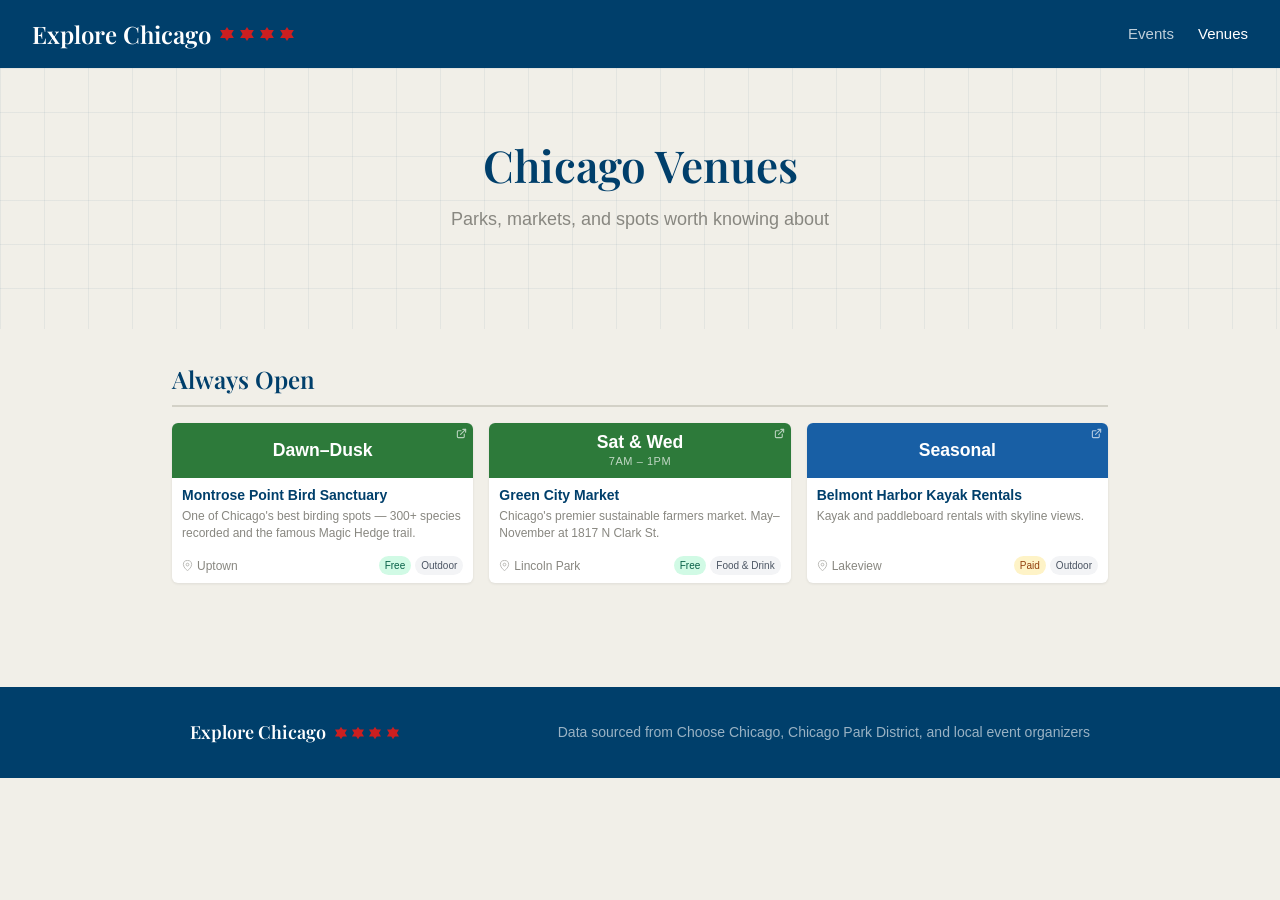
==== venues.html @ f670ca17 "add venues page and navigation - venues.html: 3-card Always Open grid (Montrose Bird Sanctuary, Gree" ====
<!DOCTYPE html>
<html lang="en">
<head>
  <meta charset="UTF-8">
  <meta name="viewport" content="width=device-width, initial-scale=1.0">
  <title>Explore Chicago — Venues</title>
  <link rel="stylesheet" href="style.css">
  <style>
    /* Venue cards auto-size to fit description */
    .venue-grid .event-card {
      height: auto;
      min-height: 160px;
    }
  </style>
</head>
<body>

  <!-- Header -->
  <header class="header">
    <a href="index.html" class="header__logo">
      <span class="header__title">Explore Chicago</span>
      <span class="header__stars">
        <svg viewBox="0 0 100 100" xmlns="http://www.w3.org/2000/svg"><polygon points="50,6 93,75 7,75"/><polygon points="50,94 7,25 93,25"/></svg>
        <svg viewBox="0 0 100 100" xmlns="http://www.w3.org/2000/svg"><polygon points="50,6 93,75 7,75"/><polygon points="50,94 7,25 93,25"/></svg>
        <svg viewBox="0 0 100 100" xmlns="http://www.w3.org/2000/svg"><polygon points="50,6 93,75 7,75"/><polygon points="50,94 7,25 93,25"/></svg>
        <svg viewBox="0 0 100 100" xmlns="http://www.w3.org/2000/svg"><polygon points="50,6 93,75 7,75"/><polygon points="50,94 7,25 93,25"/></svg>
      </span>
    </a>
    <nav class="header__nav">
      <a href="index.html" class="header__nav-link">Events</a>
      <a href="venues.html" class="header__nav-link active">Venues</a>
    </nav>
  </header>

  <!-- Hero -->
  <section class="hero">
    <div class="hero__content">
      <h1 class="hero__headline">Chicago Venues</h1>
      <p class="hero__subline">Parks, markets, and spots worth knowing about</p>
    </div>
  </section>

  <!-- Main Content -->
  <main class="main">

    <section class="month-section">
      <h2 class="month-header">Always Open</h2>
      <div class="event-cards venue-grid">

        <!-- Montrose Point Bird Sanctuary -->
        <a href="https://www.chicagoparkdistrict.com/parks-facilities/lincoln-park-montrose-point-bird-sanctuary"
           target="_blank" rel="noopener noreferrer" class="event-card">
          <div class="event-card__banner" style="background-color:#2D7A3A">
            <span class="event-card__date-main">Dawn–Dusk</span>
            <span class="event-card__link-icon">
              <svg viewBox="0 0 24 24" fill="none" stroke="white" stroke-width="2.5" stroke-linecap="round" stroke-linejoin="round"><path d="M18 13v6a2 2 0 0 1-2 2H5a2 2 0 0 1-2-2V8a2 2 0 0 1 2-2h6"/><polyline points="15 3 21 3 21 9"/><line x1="10" y1="14" x2="21" y2="3"/></svg>
            </span>
          </div>
          <div class="event-card__body">
            <h3 class="event-card__name">Montrose Point Bird Sanctuary</h3>
            <p class="venue-card__desc">One of Chicago's best birding spots — 300+ species recorded and the famous Magic Hedge trail.</p>
            <div class="event-card__footer">
              <div class="event-card__location">
                <svg viewBox="0 0 24 24" fill="none" stroke="currentColor" stroke-width="2"><path d="M21 10c0 7-9 13-9 13s-9-6-9-13a9 9 0 0 1 18 0z"/><circle cx="12" cy="10" r="3"/></svg>
                <span>Uptown</span>
              </div>
              <div class="event-card__tags">
                <span class="tag tag--free">Free</span>
                <span class="tag tag--category">Outdoor</span>
              </div>
            </div>
          </div>
        </a>

        <!-- Green City Market -->
        <a href="https://www.greencitymarket.org/visit-our-markets/lincoln-park"
           target="_blank" rel="noopener noreferrer" class="event-card">
          <div class="event-card__banner" style="background-color:#2D7A3A">
            <span class="event-card__date-main">Sat & Wed</span>
            <span class="event-card__date-year">7am – 1pm</span>
            <span class="event-card__link-icon">
              <svg viewBox="0 0 24 24" fill="none" stroke="white" stroke-width="2.5" stroke-linecap="round" stroke-linejoin="round"><path d="M18 13v6a2 2 0 0 1-2 2H5a2 2 0 0 1-2-2V8a2 2 0 0 1 2-2h6"/><polyline points="15 3 21 3 21 9"/><line x1="10" y1="14" x2="21" y2="3"/></svg>
            </span>
          </div>
          <div class="event-card__body">
            <h3 class="event-card__name">Green City Market</h3>
            <p class="venue-card__desc">Chicago's premier sustainable farmers market. May–November at 1817 N Clark St.</p>
            <div class="event-card__footer">
              <div class="event-card__location">
                <svg viewBox="0 0 24 24" fill="none" stroke="currentColor" stroke-width="2"><path d="M21 10c0 7-9 13-9 13s-9-6-9-13a9 9 0 0 1 18 0z"/><circle cx="12" cy="10" r="3"/></svg>
                <span>Lincoln Park</span>
              </div>
              <div class="event-card__tags">
                <span class="tag tag--free">Free</span>
                <span class="tag tag--category">Food & Drink</span>
              </div>
            </div>
          </div>
        </a>

        <!-- Belmont Harbor Kayak -->
        <a href="https://www.kayakchicago.com"
           target="_blank" rel="noopener noreferrer" class="event-card">
          <div class="event-card__banner" style="background-color:#185FA5">
            <span class="event-card__date-main">Seasonal</span>
            <span class="event-card__link-icon">
              <svg viewBox="0 0 24 24" fill="none" stroke="white" stroke-width="2.5" stroke-linecap="round" stroke-linejoin="round"><path d="M18 13v6a2 2 0 0 1-2 2H5a2 2 0 0 1-2-2V8a2 2 0 0 1 2-2h6"/><polyline points="15 3 21 3 21 9"/><line x1="10" y1="14" x2="21" y2="3"/></svg>
            </span>
          </div>
          <div class="event-card__body">
            <h3 class="event-card__name">Belmont Harbor Kayak Rentals</h3>
            <p class="venue-card__desc">Kayak and paddleboard rentals with skyline views.</p>
            <div class="event-card__footer">
              <div class="event-card__location">
                <svg viewBox="0 0 24 24" fill="none" stroke="currentColor" stroke-width="2"><path d="M21 10c0 7-9 13-9 13s-9-6-9-13a9 9 0 0 1 18 0z"/><circle cx="12" cy="10" r="3"/></svg>
                <span>Lakeview</span>
              </div>
              <div class="event-card__tags">
                <span class="tag tag--ticketed">Paid</span>
                <span class="tag tag--category">Outdoor</span>
              </div>
            </div>
          </div>
        </a>

      </div>
    </section>

  </main>

  <!-- Footer -->
  <footer class="footer">
    <div class="footer__content">
      <div class="footer__logo">
        <span class="footer__title">Explore Chicago</span>
        <span class="footer__stars">
          <svg viewBox="0 0 100 100" xmlns="http://www.w3.org/2000/svg"><polygon points="50,6 93,75 7,75"/><polygon points="50,94 7,25 93,25"/></svg>
          <svg viewBox="0 0 100 100" xmlns="http://www.w3.org/2000/svg"><polygon points="50,6 93,75 7,75"/><polygon points="50,94 7,25 93,25"/></svg>
          <svg viewBox="0 0 100 100" xmlns="http://www.w3.org/2000/svg"><polygon points="50,6 93,75 7,75"/><polygon points="50,94 7,25 93,25"/></svg>
          <svg viewBox="0 0 100 100" xmlns="http://www.w3.org/2000/svg"><polygon points="50,6 93,75 7,75"/><polygon points="50,94 7,25 93,25"/></svg>
        </span>
      </div>
      <p class="footer__sources">Data sourced from Choose Chicago, Chicago Park District, and local event organizers</p>
    </div>
  </footer>

</body>
</html>
---- style.css ----
/* ===== FONTS ===== */
@import url('https://fonts.googleapis.com/css2?family=Playfair+Display:wght@400;500;600;700&display=swap');

/* ===== CSS VARIABLES ===== */
:root {
  /* Colors */
  --navy: #003F6B;
  --red: #CC1F20;
  --cream: #F1EFE8;
  --border-gray: #D3D1C7;
  --muted-text: #888780;
  --blue-accent: #185FA5;
  --teal-accent: #0F6E56;
  --white: #FFFFFF;

  /* Fonts */
  --font-serif: 'Playfair Display', Georgia, serif;
  --font-sans: -apple-system, BlinkMacSystemFont, 'Segoe UI', Roboto, Helvetica, Arial, sans-serif;

  /* Spacing */
  --grid-size: 44px;
}

/* ===== RESET & BASE ===== */
*, *::before, *::after {
  box-sizing: border-box;
  margin: 0;
  padding: 0;
}

html {
  font-size: 16px;
  scroll-behavior: smooth;
}

body {
  font-family: var(--font-sans);
  color: var(--navy);
  background-color: var(--cream);
  line-height: 1.5;
}

a {
  color: inherit;
  text-decoration: none;
}

/* ===== HEADER ===== */
.header {
  background-color: var(--navy);
  padding: 1rem 2rem;
  display: flex;
  align-items: center;
  justify-content: space-between;
}

.header__logo {
  display: flex;
  align-items: center;
  gap: 0.5rem;
}

.header__stars {
  display: flex;
  align-items: center;
  gap: 0.25rem;
}

.header__stars svg {
  width: 16px;
  height: 16px;
  fill: var(--red);
}

.header__title {
  font-family: var(--font-serif);
  font-size: 1.5rem;
  font-weight: 600;
  color: var(--white);
}

.header__nav {
  display: flex;
  gap: 1.5rem;
}

.header__nav-link {
  font-size: 0.9375rem;
  color: rgba(255, 255, 255, 0.75);
  transition: color 0.15s ease;
}

.header__nav-link:hover,
.header__nav-link.active {
  color: var(--white);
}

/* ===== HERO ===== */
.hero {
  background-color: var(--cream);
  padding: 4rem 2rem;
  position: relative;
}

/* City grid pattern - subtle navy lines */
.hero::before {
  content: '';
  position: absolute;
  top: 0;
  left: 0;
  right: 0;
  bottom: 0;
  background-image:
    linear-gradient(to right, rgba(0, 63, 107, 0.06) 1px, transparent 1px),
    linear-gradient(to bottom, rgba(0, 63, 107, 0.06) 1px, transparent 1px);
  background-size: var(--grid-size) var(--grid-size);
  pointer-events: none;
}

.hero__content {
  position: relative;
  z-index: 1;
  max-width: 800px;
  margin: 0 auto;
  text-align: center;
}

.hero__headline {
  font-family: var(--font-serif);
  font-size: 2.75rem;
  font-weight: 600;
  color: var(--navy);
  margin-bottom: 0.5rem;
}

.hero__subline {
  font-size: 1.125rem;
  color: var(--muted-text);
  margin-bottom: 2rem;
}

/* ===== FILTER TAGS ===== */
.filters {
  display: flex;
  flex-wrap: wrap;
  justify-content: center;
  gap: 0.5rem;
  padding: 0 2rem 2rem;
  background-color: var(--cream);
  position: relative;
}

.filter-tag {
  padding: 0.5rem 1rem;
  border: 1px solid var(--border-gray);
  border-radius: 2rem;
  background-color: var(--white);
  font-size: 0.875rem;
  cursor: pointer;
  transition: all 0.2s ease;
}

.filter-tag:hover {
  border-color: var(--navy);
}

.filter-tag.active {
  background-color: var(--navy);
  color: var(--white);
  border-color: var(--navy);
}

/* ===== MONTH JUMP NAV ===== */
.month-nav {
  display: flex;
  justify-content: center;
  align-items: center;
  flex-wrap: wrap;
  gap: 0.25rem 0.125rem;
  padding: 0.625rem 2rem;
  background-color: var(--cream);
  border-bottom: 1px solid var(--border-gray);
}

.month-nav__link {
  font-size: 0.8125rem;
  font-weight: 500;
  color: var(--navy);
  padding: 0.25rem 0.5rem;
  border-radius: 4px;
  transition: background-color 0.15s ease;
}

.month-nav__link:hover {
  background-color: rgba(0, 63, 107, 0.08);
}

.month-nav__sep {
  font-size: 0.8125rem;
  color: var(--border-gray);
  padding: 0 0.125rem;
  user-select: none;
}

/* ===== VENUE CARDS ===== */
.venue-card__desc {
  font-size: 0.75rem;
  color: var(--muted-text);
  line-height: 1.4;
  margin: 0 0 0.25rem;
  display: -webkit-box;
  -webkit-line-clamp: 2;
  -webkit-box-orient: vertical;
  overflow: hidden;
}

/* ===== MAIN CONTENT ===== */
.main {
  max-width: 1000px;
  margin: 0 auto;
  padding: 2rem;
}

/* ===== MONTH SECTION ===== */
.month-section {
  margin-bottom: 2.5rem;
}

.month-header {
  font-family: var(--font-serif);
  font-size: 1.5rem;
  font-weight: 600;
  color: var(--navy);
  margin-bottom: 1rem;
  padding-bottom: 0.5rem;
  border-bottom: 2px solid var(--border-gray);
}

/* ===== EVENT CARDS ===== */
.event-cards {
  display: grid;
  grid-template-columns: repeat(3, 1fr);
  gap: 1rem;
}

.event-card {
  display: flex;
  flex-direction: column;
  background-color: var(--white);
  border-radius: 6px;
  overflow: hidden;
  box-shadow: 0 1px 3px rgba(0, 0, 0, 0.08);
  transition: box-shadow 0.2s ease;
  height: 160px;
}

.event-card:hover {
  box-shadow: 0 4px 12px rgba(0, 0, 0, 0.15);
}

/* Banner with date — color applied inline from month */
.event-card__banner {
  height: 55px;
  position: relative;
  display: flex;
  flex-direction: column;
  align-items: center;
  justify-content: center;
  background-color: var(--navy);
  flex-shrink: 0;
}

.event-card__date-main {
  font-size: 1.1rem;
  font-weight: 600;
  color: var(--white);
  line-height: 1.2;
}

.event-card__date-year {
  font-size: 0.6875rem;
  color: rgba(255, 255, 255, 0.7);
  text-transform: uppercase;
  letter-spacing: 0.05em;
}

/* External link icon in banner corner */
.event-card__link-icon {
  position: absolute;
  top: 5px;
  right: 6px;
  opacity: 0.65;
  line-height: 0;
}

.event-card__link-icon svg {
  width: 11px;
  height: 11px;
}

a.event-card:hover .event-card__link-icon {
  opacity: 1;
}

/* Card body */
.event-card__body {
  padding: 0.5rem 0.625rem;
  display: flex;
  flex-direction: column;
  flex: 1;
  min-height: 0;
}

.event-card__name {
  font-size: 0.875rem;
  font-weight: 600;
  color: var(--navy);
  line-height: 1.3;
  margin: 0 0 0.25rem 0;
  white-space: nowrap;
  overflow: hidden;
  text-overflow: ellipsis;
}

/* Location + tags on the same row */
.event-card__footer {
  display: flex;
  align-items: center;
  gap: 0.375rem;
  margin-top: auto;
}

.event-card__location {
  display: flex;
  align-items: center;
  gap: 0.25rem;
  font-size: 0.75rem;
  color: var(--muted-text);
  flex: 1;
  min-width: 0;
}

.event-card__location span {
  white-space: nowrap;
  overflow: hidden;
  text-overflow: ellipsis;
}

.event-card__location svg {
  width: 11px;
  height: 11px;
  flex-shrink: 0;
  opacity: 0.6;
}

.event-card__tags {
  display: flex;
  flex-wrap: nowrap;
  gap: 0.25rem;
  flex-shrink: 0;
}

.tag {
  font-size: 0.625rem;
  padding: 0.125rem 0.375rem;
  border-radius: 0.75rem;
  font-weight: 500;
  white-space: nowrap;
}

.tag--free {
  background-color: #D1FAE5;
  color: #065F46;
}

.tag--ticketed {
  background-color: #FEF3C7;
  color: #92400E;
}

.tag--category {
  background-color: #F3F4F6;
  color: #4B5563;
}

/* ===== FOOTER ===== */
.footer {
  background-color: var(--navy);
  padding: 2rem;
  margin-top: 2rem;
}

.footer__content {
  max-width: 900px;
  margin: 0 auto;
  display: flex;
  justify-content: space-between;
  align-items: center;
  flex-wrap: wrap;
  gap: 1rem;
}

.footer__logo {
  display: flex;
  align-items: center;
  gap: 0.5rem;
}

.footer__stars {
  display: flex;
  align-items: center;
  gap: 0.2rem;
}

.footer__stars svg {
  width: 14px;
  height: 14px;
  fill: var(--red);
}

.footer__title {
  font-family: var(--font-serif);
  font-size: 1.125rem;
  font-weight: 600;
  color: var(--white);
}

.footer__sources {
  font-size: 0.875rem;
  color: rgba(255, 255, 255, 0.6);
}

/* ===== RESPONSIVE ===== */
@media (max-width: 900px) {
  .event-cards {
    grid-template-columns: repeat(2, 1fr);
  }

  .event-card {
    height: 150px;
  }

  .event-card__banner {
    height: 50px;
  }
}

@media (max-width: 600px) {
  .hero__headline {
    font-size: 2rem;
  }

  .main {
    padding: 1.5rem 1rem;
  }

  .event-cards {
    grid-template-columns: 1fr;
    gap: 0.75rem;
  }

  .event-card {
    height: auto;
    min-height: 150px;
  }

  .footer__content {
    flex-direction: column;
    text-align: center;
  }
}
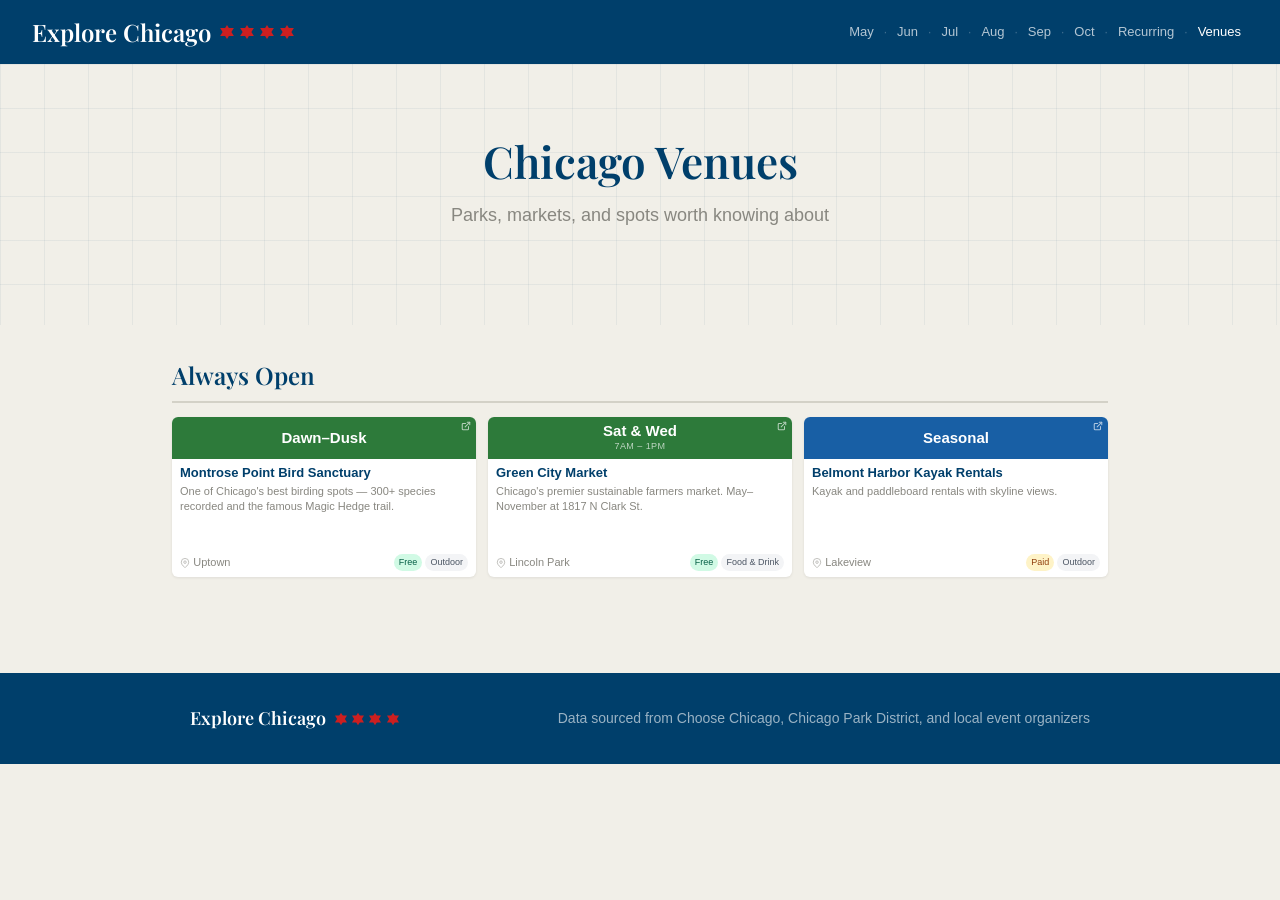
==== commit 96eb234d: "consolidate nav and compact cards - Single header nav: May · Jun · Jul · Aug · Sep · Oct · Recurring" ====
--- a/venues.html
+++ b/venues.html
@@ -27,8 +27,21 @@
       </span>
     </a>
     <nav class="header__nav">
-      <a href="index.html" class="header__nav-link">Events</a>
-      <a href="venues.html" class="header__nav-link active">Venues</a>
+      <a href="index.html#month-may" class="header__nav-link">May</a>
+      <span class="header__nav-sep">·</span>
+      <a href="index.html#month-jun" class="header__nav-link">Jun</a>
+      <span class="header__nav-sep">·</span>
+      <a href="index.html#month-jul" class="header__nav-link">Jul</a>
+      <span class="header__nav-sep">·</span>
+      <a href="index.html#month-aug" class="header__nav-link">Aug</a>
+      <span class="header__nav-sep">·</span>
+      <a href="index.html#month-sep" class="header__nav-link">Sep</a>
+      <span class="header__nav-sep">·</span>
+      <a href="index.html#month-oct" class="header__nav-link">Oct</a>
+      <span class="header__nav-sep">·</span>
+      <a href="index.html#month-recurring" class="header__nav-link">Recurring</a>
+      <span class="header__nav-sep">·</span>
+      <a href="venues.html" class="header__nav-link" style="color:white">Venues</a>
     </nav>
   </header>
 
--- a/style.css
+++ b/style.css
@@ -48,7 +48,7 @@
 /* ===== HEADER ===== */
 .header {
   background-color: var(--navy);
-  padding: 1rem 2rem;
+  padding: 0.875rem 2rem;
   display: flex;
   align-items: center;
   justify-content: space-between;
@@ -58,6 +58,7 @@
   display: flex;
   align-items: center;
   gap: 0.5rem;
+  flex-shrink: 0;
 }
 
 .header__stars {
@@ -81,18 +82,28 @@
 
 .header__nav {
   display: flex;
-  gap: 1.5rem;
+  align-items: center;
+  gap: 0.125rem;
 }
 
 .header__nav-link {
-  font-size: 0.9375rem;
-  color: rgba(255, 255, 255, 0.75);
+  font-size: 0.8125rem;
+  color: rgba(255, 255, 255, 0.7);
+  padding: 0.25rem 0.4375rem;
+  border-radius: 3px;
   transition: color 0.15s ease;
-}
-
-.header__nav-link:hover,
-.header__nav-link.active {
+  white-space: nowrap;
+}
+
+.header__nav-link:hover {
   color: var(--white);
+}
+
+.header__nav-sep {
+  color: rgba(255, 255, 255, 0.25);
+  font-size: 0.75rem;
+  padding: 0 0.0625rem;
+  user-select: none;
 }
 
 /* ===== HERO ===== */
@@ -170,41 +181,182 @@
   border-color: var(--navy);
 }
 
-/* ===== MONTH JUMP NAV ===== */
-.month-nav {
-  display: flex;
+/* ===== MAIN CONTENT ===== */
+.main {
+  max-width: 1000px;
+  margin: 0 auto;
+  padding: 2rem;
+}
+
+/* ===== MONTH SECTION ===== */
+.month-section {
+  margin-bottom: 2rem;
+}
+
+.month-header {
+  font-family: var(--font-serif);
+  font-size: 1.5rem;
+  font-weight: 600;
+  color: var(--navy);
+  margin-bottom: 0.875rem;
+  padding-bottom: 0.5rem;
+  border-bottom: 2px solid var(--border-gray);
+}
+
+/* ===== EVENT CARDS ===== */
+.event-cards {
+  display: grid;
+  grid-template-columns: repeat(3, 1fr);
+  gap: 0.75rem;
+}
+
+.event-card {
+  display: flex;
+  flex-direction: column;
+  background-color: var(--white);
+  border-radius: 6px;
+  overflow: hidden;
+  box-shadow: 0 1px 3px rgba(0, 0, 0, 0.08);
+  transition: box-shadow 0.2s ease;
+  height: 120px;
+}
+
+.event-card:hover {
+  box-shadow: 0 4px 12px rgba(0, 0, 0, 0.15);
+}
+
+/* Banner with date — color applied inline from month */
+.event-card__banner {
+  height: 42px;
+  position: relative;
+  display: flex;
+  flex-direction: column;
+  align-items: center;
   justify-content: center;
-  align-items: center;
-  flex-wrap: wrap;
-  gap: 0.25rem 0.125rem;
-  padding: 0.625rem 2rem;
-  background-color: var(--cream);
-  border-bottom: 1px solid var(--border-gray);
-}
-
-.month-nav__link {
+  background-color: var(--navy);
+  flex-shrink: 0;
+}
+
+.event-card__date-main {
+  font-size: 0.9375rem;
+  font-weight: 600;
+  color: var(--white);
+  line-height: 1.2;
+  max-width: 90%;
+  white-space: nowrap;
+  overflow: hidden;
+  text-overflow: ellipsis;
+}
+
+.event-card__date-year {
+  font-size: 0.5625rem;
+  color: rgba(255, 255, 255, 0.7);
+  text-transform: uppercase;
+  letter-spacing: 0.05em;
+}
+
+/* External link icon in banner corner */
+.event-card__link-icon {
+  position: absolute;
+  top: 4px;
+  right: 5px;
+  opacity: 0.65;
+  line-height: 0;
+}
+
+.event-card__link-icon svg {
+  width: 10px;
+  height: 10px;
+}
+
+a.event-card:hover .event-card__link-icon {
+  opacity: 1;
+}
+
+/* Card body */
+.event-card__body {
+  padding: 0.375rem 0.5rem;
+  display: flex;
+  flex-direction: column;
+  flex: 1;
+  min-height: 0;
+}
+
+.event-card__name {
   font-size: 0.8125rem;
+  font-weight: 600;
+  color: var(--navy);
+  line-height: 1.3;
+  margin: 0 0 0.125rem 0;
+  white-space: nowrap;
+  overflow: hidden;
+  text-overflow: ellipsis;
+}
+
+/* Location + tags on the same row */
+.event-card__footer {
+  display: flex;
+  align-items: center;
+  gap: 0.3rem;
+  margin-top: auto;
+}
+
+.event-card__location {
+  display: flex;
+  align-items: center;
+  gap: 0.2rem;
+  font-size: 0.6875rem;
+  color: var(--muted-text);
+  flex: 1;
+  min-width: 0;
+}
+
+.event-card__location span {
+  white-space: nowrap;
+  overflow: hidden;
+  text-overflow: ellipsis;
+}
+
+.event-card__location svg {
+  width: 10px;
+  height: 10px;
+  flex-shrink: 0;
+  opacity: 0.6;
+}
+
+.event-card__tags {
+  display: flex;
+  flex-wrap: nowrap;
+  gap: 0.2rem;
+  flex-shrink: 0;
+}
+
+.tag {
+  font-size: 0.5625rem;
+  padding: 0.1rem 0.3125rem;
+  border-radius: 0.75rem;
   font-weight: 500;
-  color: var(--navy);
-  padding: 0.25rem 0.5rem;
-  border-radius: 4px;
-  transition: background-color 0.15s ease;
-}
-
-.month-nav__link:hover {
-  background-color: rgba(0, 63, 107, 0.08);
-}
-
-.month-nav__sep {
-  font-size: 0.8125rem;
-  color: var(--border-gray);
-  padding: 0 0.125rem;
-  user-select: none;
+  white-space: nowrap;
+}
+
+.tag--free {
+  background-color: #D1FAE5;
+  color: #065F46;
+}
+
+.tag--ticketed {
+  background-color: #FEF3C7;
+  color: #92400E;
+}
+
+.tag--category {
+  background-color: #F3F4F6;
+  color: #4B5563;
 }
 
 /* ===== VENUE CARDS ===== */
 .venue-card__desc {
-  font-size: 0.75rem;
+  font-size: 0.6875rem;
   color: var(--muted-text);
   line-height: 1.4;
   margin: 0 0 0.25rem;
@@ -214,175 +366,6 @@
   overflow: hidden;
 }
 
-/* ===== MAIN CONTENT ===== */
-.main {
-  max-width: 1000px;
-  margin: 0 auto;
-  padding: 2rem;
-}
-
-/* ===== MONTH SECTION ===== */
-.month-section {
-  margin-bottom: 2.5rem;
-}
-
-.month-header {
-  font-family: var(--font-serif);
-  font-size: 1.5rem;
-  font-weight: 600;
-  color: var(--navy);
-  margin-bottom: 1rem;
-  padding-bottom: 0.5rem;
-  border-bottom: 2px solid var(--border-gray);
-}
-
-/* ===== EVENT CARDS ===== */
-.event-cards {
-  display: grid;
-  grid-template-columns: repeat(3, 1fr);
-  gap: 1rem;
-}
-
-.event-card {
-  display: flex;
-  flex-direction: column;
-  background-color: var(--white);
-  border-radius: 6px;
-  overflow: hidden;
-  box-shadow: 0 1px 3px rgba(0, 0, 0, 0.08);
-  transition: box-shadow 0.2s ease;
-  height: 160px;
-}
-
-.event-card:hover {
-  box-shadow: 0 4px 12px rgba(0, 0, 0, 0.15);
-}
-
-/* Banner with date — color applied inline from month */
-.event-card__banner {
-  height: 55px;
-  position: relative;
-  display: flex;
-  flex-direction: column;
-  align-items: center;
-  justify-content: center;
-  background-color: var(--navy);
-  flex-shrink: 0;
-}
-
-.event-card__date-main {
-  font-size: 1.1rem;
-  font-weight: 600;
-  color: var(--white);
-  line-height: 1.2;
-}
-
-.event-card__date-year {
-  font-size: 0.6875rem;
-  color: rgba(255, 255, 255, 0.7);
-  text-transform: uppercase;
-  letter-spacing: 0.05em;
-}
-
-/* External link icon in banner corner */
-.event-card__link-icon {
-  position: absolute;
-  top: 5px;
-  right: 6px;
-  opacity: 0.65;
-  line-height: 0;
-}
-
-.event-card__link-icon svg {
-  width: 11px;
-  height: 11px;
-}
-
-a.event-card:hover .event-card__link-icon {
-  opacity: 1;
-}
-
-/* Card body */
-.event-card__body {
-  padding: 0.5rem 0.625rem;
-  display: flex;
-  flex-direction: column;
-  flex: 1;
-  min-height: 0;
-}
-
-.event-card__name {
-  font-size: 0.875rem;
-  font-weight: 600;
-  color: var(--navy);
-  line-height: 1.3;
-  margin: 0 0 0.25rem 0;
-  white-space: nowrap;
-  overflow: hidden;
-  text-overflow: ellipsis;
-}
-
-/* Location + tags on the same row */
-.event-card__footer {
-  display: flex;
-  align-items: center;
-  gap: 0.375rem;
-  margin-top: auto;
-}
-
-.event-card__location {
-  display: flex;
-  align-items: center;
-  gap: 0.25rem;
-  font-size: 0.75rem;
-  color: var(--muted-text);
-  flex: 1;
-  min-width: 0;
-}
-
-.event-card__location span {
-  white-space: nowrap;
-  overflow: hidden;
-  text-overflow: ellipsis;
-}
-
-.event-card__location svg {
-  width: 11px;
-  height: 11px;
-  flex-shrink: 0;
-  opacity: 0.6;
-}
-
-.event-card__tags {
-  display: flex;
-  flex-wrap: nowrap;
-  gap: 0.25rem;
-  flex-shrink: 0;
-}
-
-.tag {
-  font-size: 0.625rem;
-  padding: 0.125rem 0.375rem;
-  border-radius: 0.75rem;
-  font-weight: 500;
-  white-space: nowrap;
-}
-
-.tag--free {
-  background-color: #D1FAE5;
-  color: #065F46;
-}
-
-.tag--ticketed {
-  background-color: #FEF3C7;
-  color: #92400E;
-}
-
-.tag--category {
-  background-color: #F3F4F6;
-  color: #4B5563;
-}
-
 /* ===== FOOTER ===== */
 .footer {
   background-color: var(--navy);
@@ -437,11 +420,20 @@
   }
 
   .event-card {
-    height: 150px;
+    height: 112px;
   }
 
   .event-card__banner {
-    height: 50px;
+    height: 38px;
+  }
+
+  .header__nav {
+    gap: 0;
+  }
+
+  .header__nav-link {
+    font-size: 0.75rem;
+    padding: 0.25rem 0.3125rem;
   }
 }
 
@@ -456,12 +448,16 @@
 
   .event-cards {
     grid-template-columns: 1fr;
-    gap: 0.75rem;
+    gap: 0.5rem;
   }
 
   .event-card {
     height: auto;
-    min-height: 150px;
+    min-height: 120px;
+  }
+
+  .header__nav {
+    display: none;
   }
 
   .footer__content {
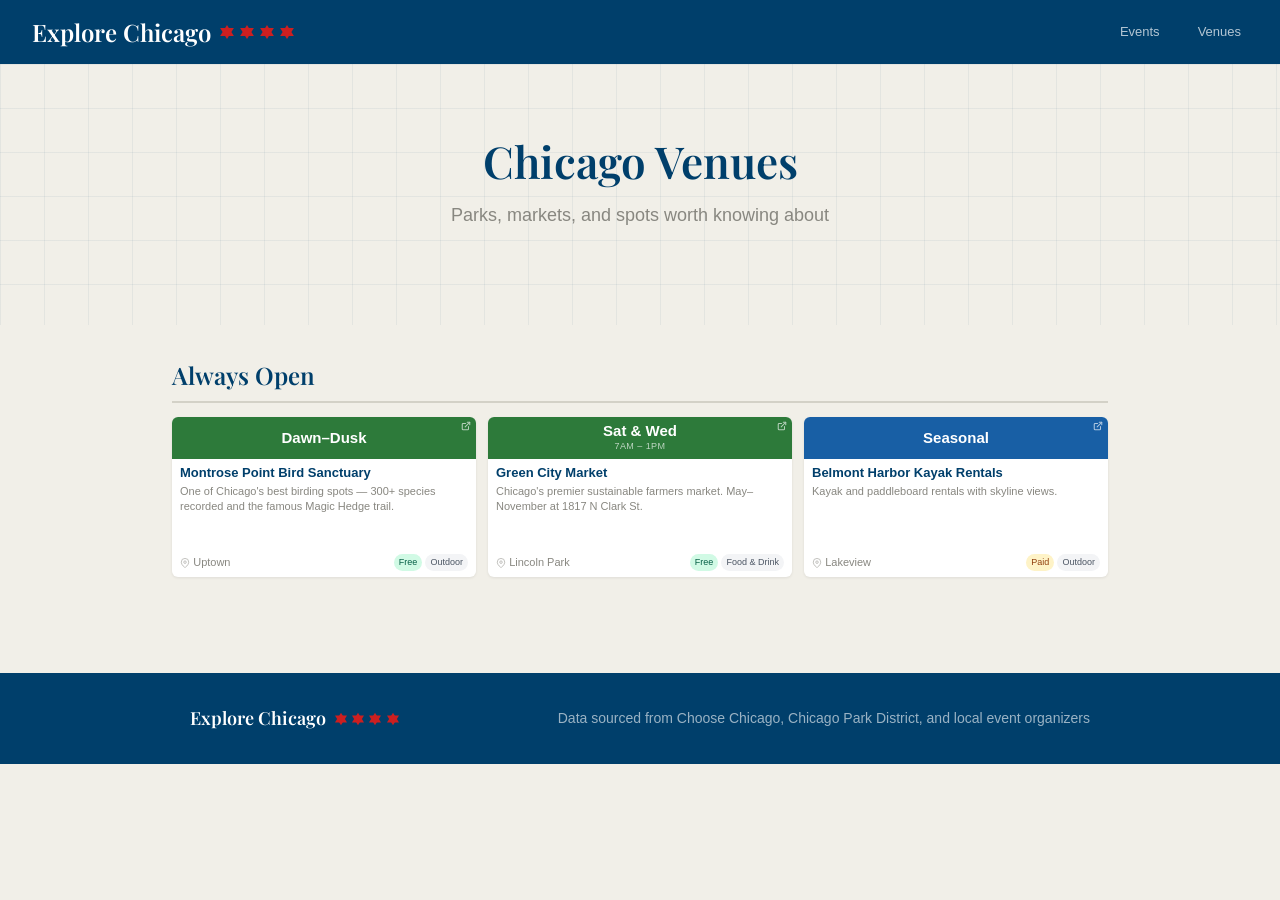
==== commit 24b8753b: "dropdown filters and nav cleanup - Fix Mayfest → Maifest Chicago (May 29-31, Lincoln Square, maifest" ====
--- a/venues.html
+++ b/venues.html
@@ -27,21 +27,8 @@
       </span>
     </a>
     <nav class="header__nav">
-      <a href="index.html#month-may" class="header__nav-link">May</a>
-      <span class="header__nav-sep">·</span>
-      <a href="index.html#month-jun" class="header__nav-link">Jun</a>
-      <span class="header__nav-sep">·</span>
-      <a href="index.html#month-jul" class="header__nav-link">Jul</a>
-      <span class="header__nav-sep">·</span>
-      <a href="index.html#month-aug" class="header__nav-link">Aug</a>
-      <span class="header__nav-sep">·</span>
-      <a href="index.html#month-sep" class="header__nav-link">Sep</a>
-      <span class="header__nav-sep">·</span>
-      <a href="index.html#month-oct" class="header__nav-link">Oct</a>
-      <span class="header__nav-sep">·</span>
-      <a href="index.html#month-recurring" class="header__nav-link">Recurring</a>
-      <span class="header__nav-sep">·</span>
-      <a href="venues.html" class="header__nav-link" style="color:white">Venues</a>
+      <a href="index.html" class="header__nav-link">Events</a>
+      <a href="venues.html" class="header__nav-link active">Venues</a>
     </nav>
   </header>
 
--- a/style.css
+++ b/style.css
@@ -83,7 +83,7 @@
 .header__nav {
   display: flex;
   align-items: center;
-  gap: 0.125rem;
+  gap: 1.5rem;
 }
 
 .header__nav-link {
@@ -150,35 +150,50 @@
   margin-bottom: 2rem;
 }
 
-/* ===== FILTER TAGS ===== */
-.filters {
-  display: flex;
-  flex-wrap: wrap;
+/* ===== DROPDOWN FILTERS ===== */
+.dropdowns {
+  display: flex;
   justify-content: center;
-  gap: 0.5rem;
-  padding: 0 2rem 2rem;
+  gap: 1rem;
+  padding: 1.25rem 2rem;
   background-color: var(--cream);
-  position: relative;
-}
-
-.filter-tag {
-  padding: 0.5rem 1rem;
-  border: 1px solid var(--border-gray);
-  border-radius: 2rem;
+}
+
+.dropdown-group {
+  display: flex;
+  flex-direction: column;
+  gap: 0.3rem;
+}
+
+.dropdown-label {
+  font-size: 0.625rem;
+  font-weight: 600;
+  color: var(--muted-text);
+  text-transform: uppercase;
+  letter-spacing: 0.07em;
+}
+
+.dropdown {
+  height: 36px;
+  padding: 0 2.25rem 0 0.75rem;
+  border: 1.5px solid var(--navy);
+  border-radius: 4px;
   background-color: var(--white);
+  color: var(--navy);
+  font-family: var(--font-sans);
   font-size: 0.875rem;
   cursor: pointer;
-  transition: all 0.2s ease;
-}
-
-.filter-tag:hover {
-  border-color: var(--navy);
-}
-
-.filter-tag.active {
-  background-color: var(--navy);
-  color: var(--white);
-  border-color: var(--navy);
+  appearance: none;
+  background-image: url("data:image/svg+xml,%3Csvg xmlns='http://www.w3.org/2000/svg' viewBox='0 0 24 24' fill='none' stroke='%23003F6B' stroke-width='2.5' stroke-linecap='round' stroke-linejoin='round'%3E%3Cpolyline points='6 9 12 15 18 9'/%3E%3C/svg%3E");
+  background-repeat: no-repeat;
+  background-position: right 0.625rem center;
+  background-size: 13px;
+  min-width: 155px;
+}
+
+.dropdown:focus {
+  outline: 2px solid var(--navy);
+  outline-offset: 2px;
 }
 
 /* ===== MAIN CONTENT ===== */
@@ -428,12 +443,7 @@
   }
 
   .header__nav {
-    gap: 0;
-  }
-
-  .header__nav-link {
-    font-size: 0.75rem;
-    padding: 0.25rem 0.3125rem;
+    gap: 1rem;
   }
 }
 
